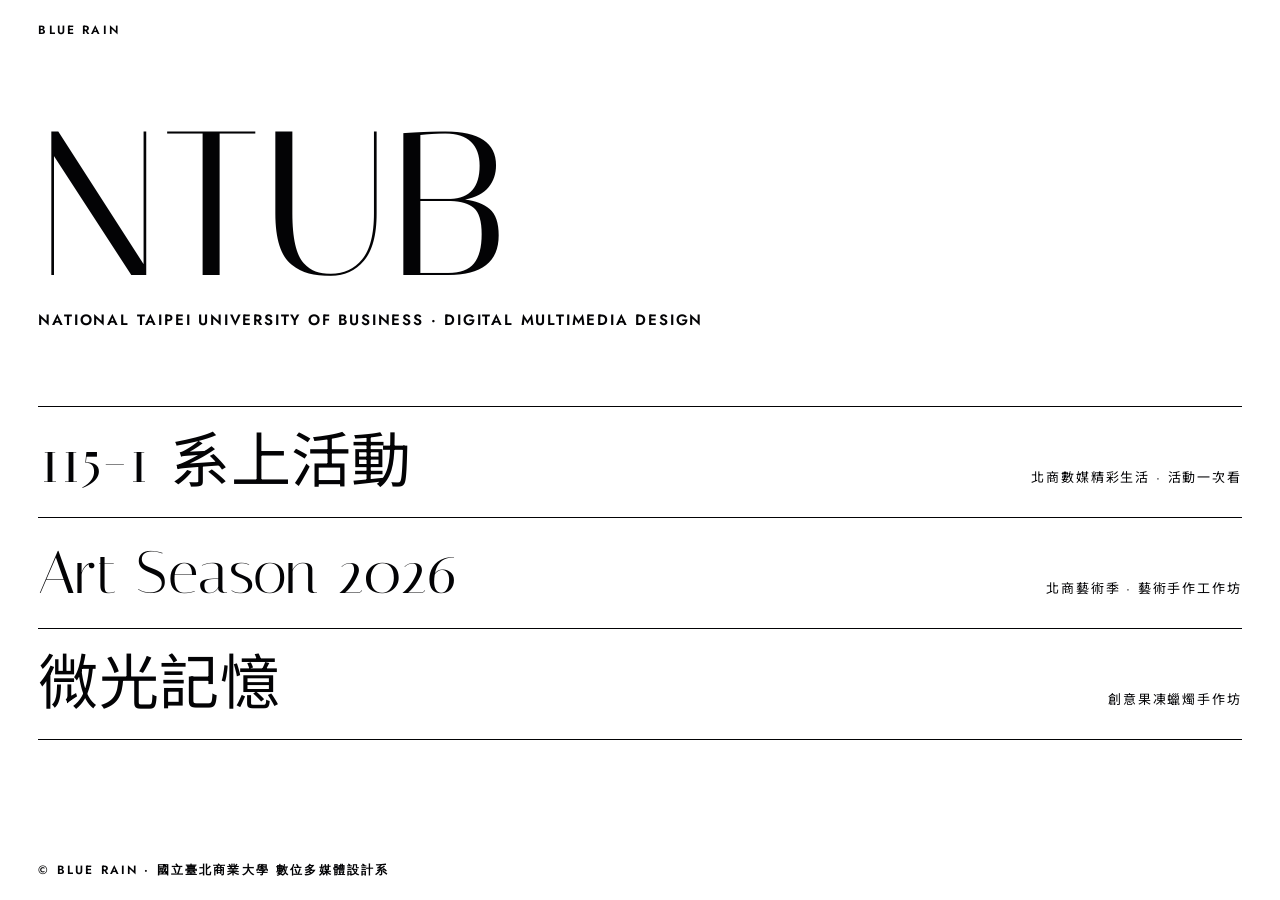
==== index.html @ 32e3b8d1 "Initial commit" ====
<!doctype html>
<html lang="zh-Hant-TW">
<head>
<meta charset="utf-8">
<meta name="viewport" content="width=device-width, initial-scale=1">
<title>NTUB｜Blue Rain</title>
<link href="https://fonts.googleapis.com/css2?family=Italiana&family=Jost:wght@400;600&family=Noto+Sans+TC:wght@400;500&display=swap" rel="stylesheet">
<style>
:root{--ink:#030305}
*{box-sizing:border-box}
body{margin:0;min-height:100svh;display:flex;flex-direction:column;background:#fff;color:var(--ink);font:400 15px/1.7 "Jost","Noto Sans TC",sans-serif;letter-spacing:.03em}
header,footer{padding:24px clamp(16px,3vw,40px);font:600 12px/1 "Jost",sans-serif;letter-spacing:.18em}
main{flex:1;padding:0 clamp(16px,3vw,40px)}
h1{margin:6vh 0 0;font:400 clamp(72px,16vw,240px)/.9 "Italiana",serif}
.sub{margin:10px 0 0;font-weight:600;letter-spacing:.12em;text-transform:uppercase}
ul{list-style:none;margin:8vh 0 0;padding:0;border-top:1px solid var(--ink)}
li{border-bottom:1px solid var(--ink)}
a{display:flex;justify-content:space-between;align-items:baseline;flex-wrap:wrap;gap:8px 16px;padding:22px 0;text-decoration:none;color:inherit}
a strong{font:400 clamp(30px,5vw,60px)/1.1 "Italiana","Noto Sans TC",serif}
a span{font-size:13px;letter-spacing:.14em}
a:hover strong{font-style:italic;text-decoration:underline;text-decoration-thickness:1px;text-underline-offset:8px}
a:focus-visible{outline:2px solid var(--ink);outline-offset:4px}
</style>
</head>
<body>
<header>BLUE RAIN</header>
<main>
<h1>NTUB</h1>
<p class="sub">National Taipei University of Business · Digital Multimedia Design</p>
<ul>
  <li><a href="115-1/"><strong>115-1 系上活動</strong><span>北商數媒精彩生活 · 活動一次看</span></a></li>
  <li><a href="ntub-studio/art-season/"><strong>Art Season 2026</strong><span>北商藝術季 · 藝術手作工作坊</span></a></li>
  <li><a href="ntub-studio/art-season/glow/"><strong>微光記憶</strong><span>創意果凍蠟燭手作坊</span></a></li>
</ul>
</main>
<footer>© BLUE RAIN · 國立臺北商業大學 數位多媒體設計系</footer>
</body>
</html>
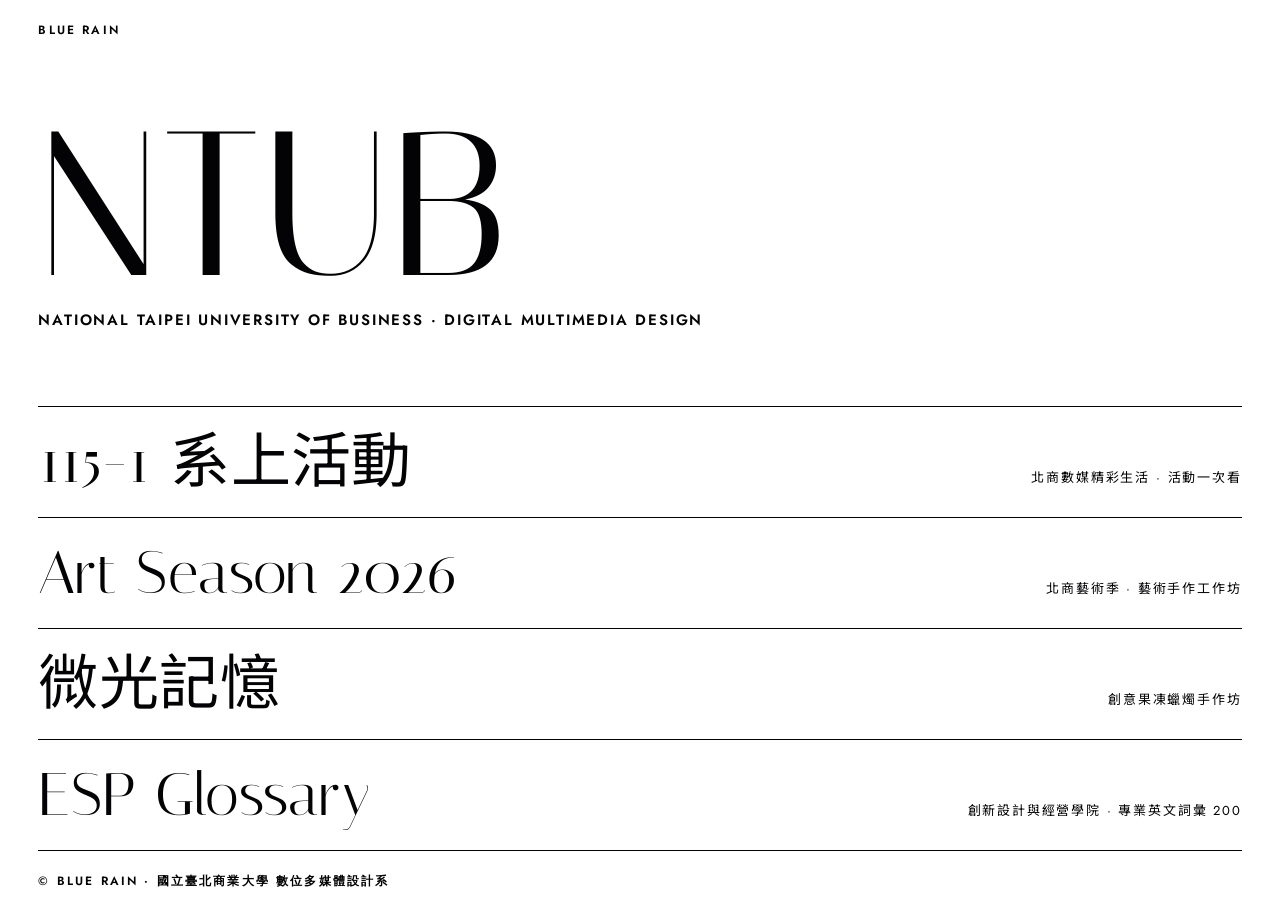
==== commit fcf37eef: "新增 ESP 專業英文詞彙網站（esp-glossary） 創新設計與經營學院 ESP 詞彙 200 條：可搜尋、系別篩選、字母索引，附 A5 印刷版 PDF；首頁與 README 加上連結。  Co" ====
--- a/index.html
+++ b/index.html
@@ -31,6 +31,7 @@
   <li><a href="115-1/"><strong>115-1 系上活動</strong><span>北商數媒精彩生活 · 活動一次看</span></a></li>
   <li><a href="ntub-studio/art-season/"><strong>Art Season 2026</strong><span>北商藝術季 · 藝術手作工作坊</span></a></li>
   <li><a href="ntub-studio/art-season/glow/"><strong>微光記憶</strong><span>創意果凍蠟燭手作坊</span></a></li>
+  <li><a href="esp-glossary/"><strong>ESP Glossary</strong><span>創新設計與經營學院 · 專業英文詞彙 200</span></a></li>
 </ul>
 </main>
 <footer>© BLUE RAIN · 國立臺北商業大學 數位多媒體設計系</footer>
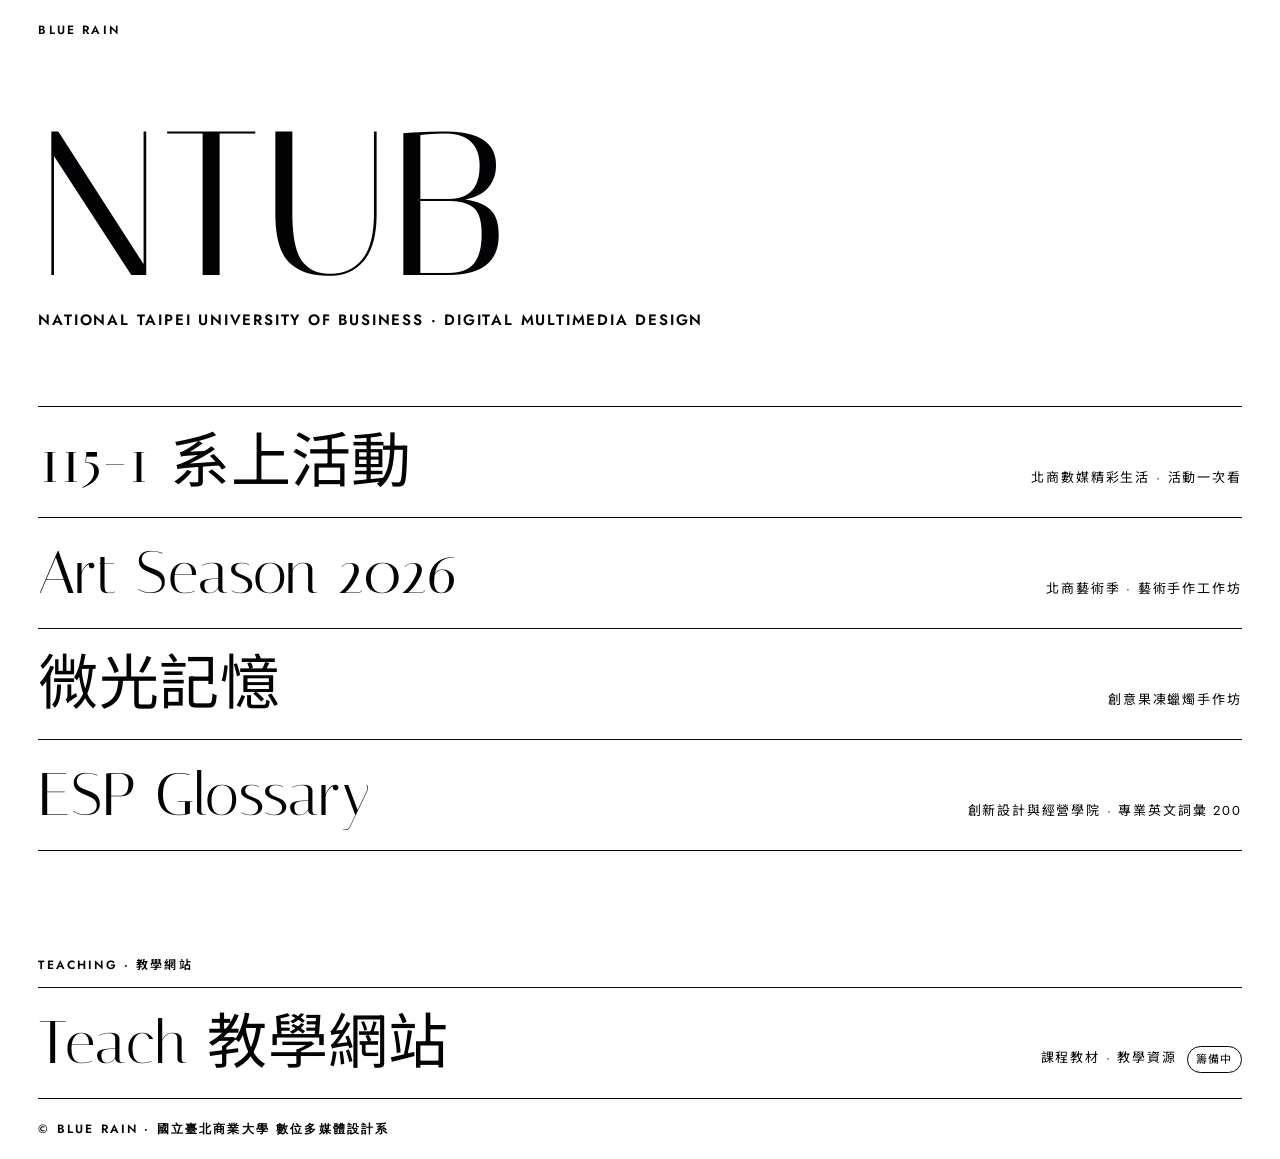
==== commit 3036ea1a: "Update index.html" ====
--- a/index.html
+++ b/index.html
@@ -20,6 +20,9 @@
 a span{font-size:13px;letter-spacing:.14em}
 a:hover strong{font-style:italic;text-decoration:underline;text-decoration-thickness:1px;text-underline-offset:8px}
 a:focus-visible{outline:2px solid var(--ink);outline-offset:4px}
+.sec{margin:12vh 0 0;font:600 12px/1 "Jost","Noto Sans TC",sans-serif;letter-spacing:.18em}
+.sec+ul{margin-top:16px}
+.soon{font-style:normal;display:inline-block;margin-left:10px;padding:3px 8px;border:1px solid var(--ink);border-radius:99px;font-size:11px;letter-spacing:.12em;vertical-align:middle}
 </style>
 </head>
 <body>
@@ -33,6 +36,10 @@
   <li><a href="ntub-studio/art-season/glow/"><strong>微光記憶</strong><span>創意果凍蠟燭手作坊</span></a></li>
   <li><a href="esp-glossary/"><strong>ESP Glossary</strong><span>創新設計與經營學院 · 專業英文詞彙 200</span></a></li>
 </ul>
+<p class="sec">TEACHING · 教學網站</p>
+<ul>
+  <li><a href="https://bluerainc.github.io/teach/"><strong>Teach 教學網站</strong><span>課程教材 · 教學資源<em class="soon">籌備中</em></span></a></li>
+</ul>
 </main>
 <footer>© BLUE RAIN · 國立臺北商業大學 數位多媒體設計系</footer>
 </body>
